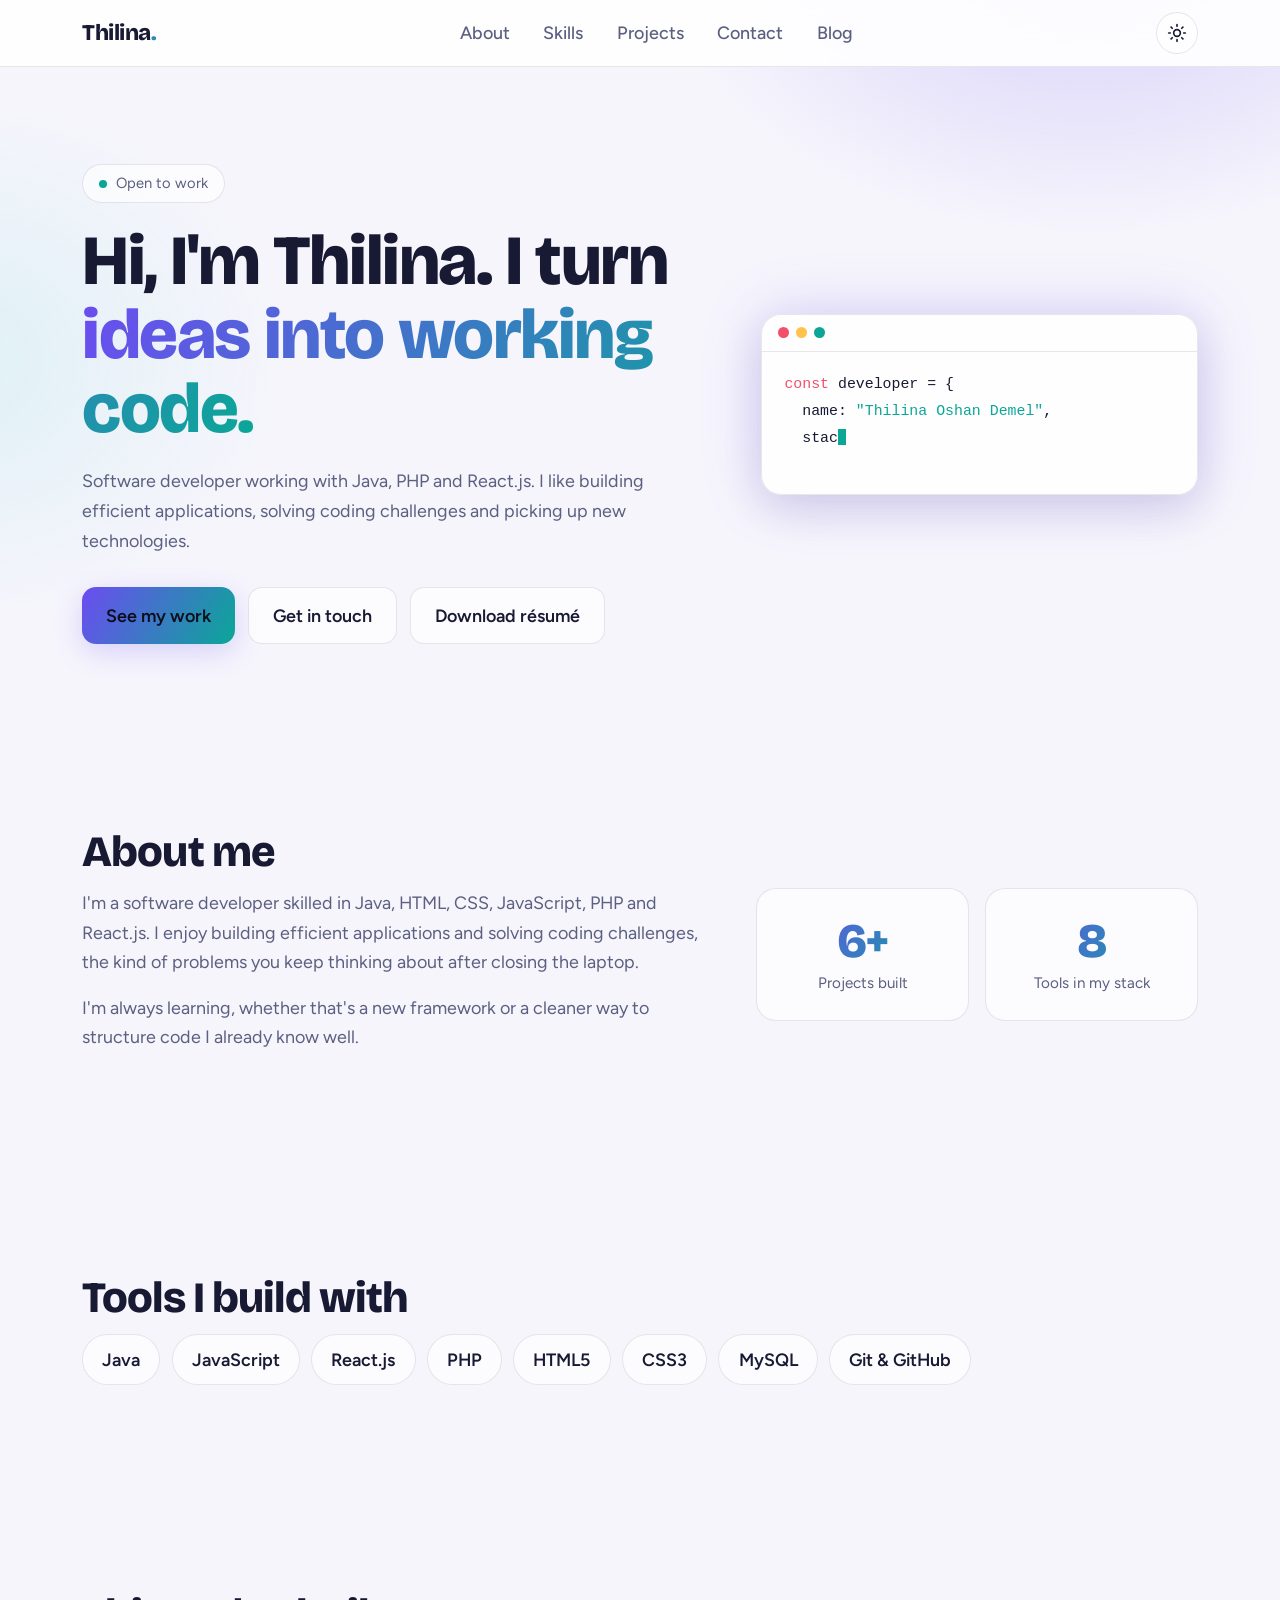
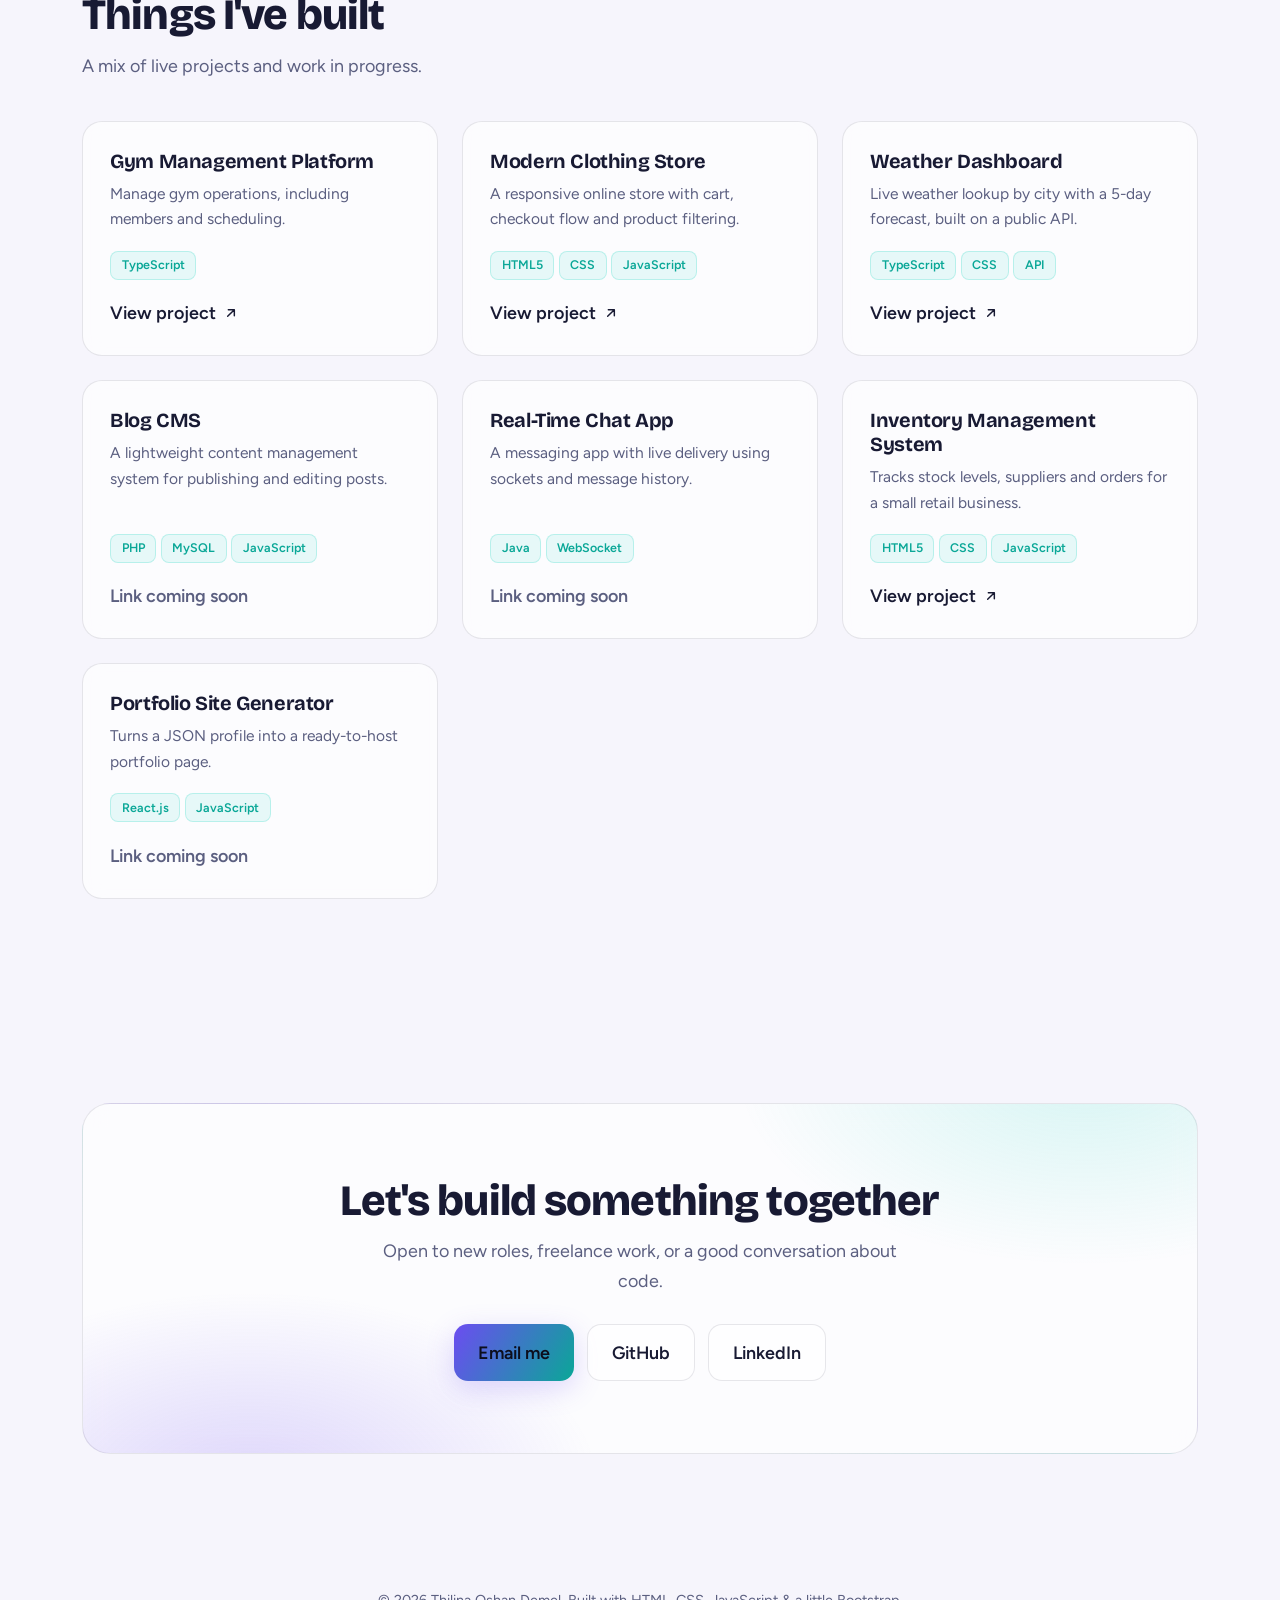
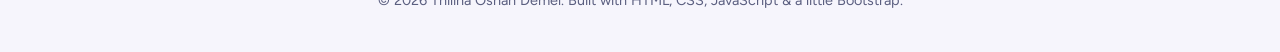
==== index.html @ 812232ca "change the frontend" ====
<!DOCTYPE html>
<html lang="en" data-bs-theme="dark">

<head>
    <meta charset="UTF-8">
    <meta name="viewport" content="width=device-width, initial-scale=1.0, viewport-fit=cover">
    <meta name="description" content="Thilina Oshan Demel, software developer working with Java, PHP and React.js.">
    <meta name="theme-color" content="#0c0e1d">
    <title>Thilina Oshan Demel — Software Developer</title>

    <!-- Apply saved theme before paint to avoid a flash -->
    <script>
        try {
            var t = localStorage.getItem('theme') ||
                (matchMedia('(prefers-color-scheme: light)').matches ? 'light' : 'dark');
            document.documentElement.setAttribute('data-bs-theme', t);
        } catch (e) {}
    </script>

    <link rel="preconnect" href="https://fonts.googleapis.com">
    <link rel="preconnect" href="https://fonts.gstatic.com" crossorigin>
    <link href="https://fonts.googleapis.com/css2?family=Bricolage+Grotesque:opsz,wght@12..96,600;12..96,800&family=Figtree:wght@400;500;600&display=swap" rel="stylesheet">
    <link href="https://cdn.jsdelivr.net/npm/bootstrap@5.3.3/dist/css/bootstrap.min.css" rel="stylesheet">

    <link rel="stylesheet" href="asset/css/index.css">
    <link rel="icon" href="asset/img/mylogo.jpg" type="image/jpeg">
</head>

<body>

    <div id="navbar-placeholder"></div>

    <header class="hero" id="top">
        <div class="container">
            <div class="row align-items-center g-5">
                <div class="col-lg-7">
                    <span class="status-chip rise"><i></i>Open to work</span>
                    <h1 class="rise">Hi, I'm Thilina. I turn <span class="grad-text">ideas into working code.</span></h1>
                    <p class="lead-text rise">Software developer working with Java, PHP and React.js. I like building efficient applications, solving coding challenges and picking up new technologies.</p>
                    <div class="hero-actions rise">
                        <a href="#projects" class="btn-playful">See my work</a>
                        <a href="#contact" class="btn-outline-playful">Get in touch</a>
                        <a href="asset/cv/ThilinOshan.pdf" download="ThilinaOshan.pdf" class="btn-outline-playful">Download résumé</a>
                    </div>
                </div>
                <div class="col-lg-5">
                    <div class="code-card rise" aria-hidden="true">
                        <div class="dots"><i></i><i></i><i></i></div>
                        <pre id="typed"></pre>
                    </div>
                    <noscript><pre>const developer = { name: "Thilina Oshan Demel", stack: ["Java", "React.js", "PHP"] };</pre></noscript>
                </div>
            </div>
        </div>
    </header>

    <section id="about">
        <div class="container">
            <h2 class="section-title">About me</h2>
            <div class="about-wrap">
                <div class="about-text">
                    <p>I'm a software developer skilled in Java, HTML, CSS, JavaScript, PHP and React.js. I enjoy building efficient applications and solving coding challenges, the kind of problems you keep thinking about after closing the laptop.</p>
                    <p>I'm always learning, whether that's a new framework or a cleaner way to structure code I already know well.</p>
                </div>
                <div class="stat-row">
                    <div class="glow-card stat-box"><h3 class="grad-text">6+</h3><p>Projects built</p></div>
                    <div class="glow-card stat-box"><h3 class="grad-text">8</h3><p>Tools in my stack</p></div>
                </div>
            </div>
        </div>
    </section>

    <section id="skills">
        <div class="container">
            <h2 class="section-title">Tools I build with</h2>
            <div class="skills-wrap">
                <span class="skill-pill">Java</span>
                <span class="skill-pill">JavaScript</span>
                <span class="skill-pill">React.js</span>
                <span class="skill-pill">PHP</span>
                <span class="skill-pill">HTML5</span>
                <span class="skill-pill">CSS3</span>
                <span class="skill-pill">MySQL</span>
                <span class="skill-pill">Git &amp; GitHub</span>
            </div>
        </div>
    </section>

    <section id="projects">
        <div class="container">
            <h2 class="section-title">Things I've built</h2>
            <p class="section-sub">A mix of live projects and work in progress.</p>
            <div class="row g-4">

                <div class="col-md-6 col-xl-4">
                    <article class="glow-card project-card">
                        <h4>Gym Management Platform</h4>
                        <p>Manage gym operations, including members and scheduling.</p>
                        <div><span class="tech-tag">TypeScript</span></div>
                        <a class="project-link" href="https://fit-pulse-psi.vercel.app/" target="_blank" rel="noopener">View project <svg viewBox="0 0 24 24" fill="none" stroke="currentColor" stroke-width="2.2" stroke-linecap="round" stroke-linejoin="round"><path d="M7 17 17 7M8 7h9v9" /></svg></a>
                    </article>
                </div>

                <div class="col-md-6 col-xl-4">
                    <article class="glow-card project-card">
                        <h4>Modern Clothing Store</h4>
                        <p>A responsive online store with cart, checkout flow and product filtering.</p>
                        <div><span class="tech-tag">HTML5</span><span class="tech-tag">CSS</span><span class="tech-tag">JavaScript</span></div>
                        <a class="project-link" href="https://sky-nine-puce.vercel.app/" target="_blank" rel="noopener">View project <svg viewBox="0 0 24 24" fill="none" stroke="currentColor" stroke-width="2.2" stroke-linecap="round" stroke-linejoin="round"><path d="M7 17 17 7M8 7h9v9" /></svg></a>
                    </article>
                </div>

                <div class="col-md-6 col-xl-4">
                    <article class="glow-card project-card">
                        <h4>Weather Dashboard</h4>
                        <p>Live weather lookup by city with a 5-day forecast, built on a public API.</p>
                        <div><span class="tech-tag">TypeScript</span><span class="tech-tag">CSS</span><span class="tech-tag">API</span></div>
                        <a class="project-link" href="https://thilina-oshan.github.io/Weatherline/" target="_blank" rel="noopener">View project <svg viewBox="0 0 24 24" fill="none" stroke="currentColor" stroke-width="2.2" stroke-linecap="round" stroke-linejoin="round"><path d="M7 17 17 7M8 7h9v9" /></svg></a>
                    </article>
                </div>

                <div class="col-md-6 col-xl-4">
                    <article class="glow-card project-card">
                        <h4>Blog CMS</h4>
                        <p>A lightweight content management system for publishing and editing posts.</p>
                        <div><span class="tech-tag">PHP</span><span class="tech-tag">MySQL</span><span class="tech-tag">JavaScript</span></div>
                        <span class="project-link soon">Link coming soon</span>
                    </article>
                </div>

                <div class="col-md-6 col-xl-4">
                    <article class="glow-card project-card">
                        <h4>Real-Time Chat App</h4>
                        <p>A messaging app with live delivery using sockets and message history.</p>
                        <div><span class="tech-tag">Java</span><span class="tech-tag">WebSocket</span></div>
                        <span class="project-link soon">Link coming soon</span>
                    </article>
                </div>

                <div class="col-md-6 col-xl-4">
                    <article class="glow-card project-card">
                        <h4>Inventory Management System</h4>
                        <p>Tracks stock levels, suppliers and orders for a small retail business.</p>
                        <div><span class="tech-tag">HTML5</span><span class="tech-tag">CSS</span><span class="tech-tag">JavaScript</span></div>
                        <a class="project-link" href="https://stock-management-system-ten-pi.vercel.app/" target="_blank" rel="noopener">View project <svg viewBox="0 0 24 24" fill="none" stroke="currentColor" stroke-width="2.2" stroke-linecap="round" stroke-linejoin="round"><path d="M7 17 17 7M8 7h9v9" /></svg></a>
                    </article>
                </div>

                <div class="col-md-6 col-xl-4">
                    <article class="glow-card project-card">
                        <h4>Portfolio Site Generator</h4>
                        <p>Turns a JSON profile into a ready-to-host portfolio page.</p>
                        <div><span class="tech-tag">React.js</span><span class="tech-tag">JavaScript</span></div>
                        <span class="project-link soon">Link coming soon</span>
                    </article>
                </div>

            </div>
        </div>
    </section>

    <section id="contact">
        <div class="container">
            <div class="contact-band">
                <h2>Let's build something together</h2>
                <p>Open to new roles, freelance work, or a good conversation about code.</p>
                <div class="contact-links">
                    <a class="btn-playful" href="mailto:thilinaoshandemel@gmail.com">Email me</a>
                    <a class="btn-outline-playful" href="https://github.com/Thilina-Oshan" target="_blank" rel="noopener">GitHub</a>
                    <a class="btn-outline-playful" href="https://linkedin.com/in/thilina-oshan-demel-9326212ba" target="_blank" rel="noopener">LinkedIn</a>
                </div>
            </div>
        </div>
    </section>

    <div id="footer-placeholder"></div>

    <script src="https://cdn.jsdelivr.net/npm/bootstrap@5.3.3/dist/js/bootstrap.bundle.min.js"></script>
    <script src="asset/js/main.js"></script>
</body>

</html>
---- asset/css/index.css ----
/* ==========================================================================
   TOKENS — dark is default, light via [data-bs-theme="light"]
   ========================================================================== */
:root {
    --bg: #0c0e1d;
    --bg-2: #11142a;
    --text: #eceefb;
    --muted: #9ea3c4;
    --glass: rgba(255, 255, 255, 0.05);
    --glass-strong: rgba(18, 21, 44, 0.85);
    --line: rgba(255, 255, 255, 0.1);
    --violet: #8b6cff;
    --teal: #2fd8c4;
    --coral: #ff7a8a;
    --grad: linear-gradient(120deg, var(--violet), var(--teal));
    --glow: rgba(139, 108, 255, 0.35);
    --shadow: 0 20px 50px rgba(0, 0, 0, 0.35);
    --radius: 20px;
    --dock-h: 68px;
    --fs-h1: clamp(2.2rem, 1.2rem + 5vw, 4.4rem);
    --fs-h2: clamp(1.7rem, 1.2rem + 2.2vw, 2.7rem);
    --fs-body: clamp(1rem, 0.95rem + 0.25vw, 1.12rem);
}

[data-bs-theme="light"] {
    --bg: #f6f5fc;
    --bg-2: #ffffff;
    --text: #181a33;
    --muted: #5b5f80;
    --glass: rgba(255, 255, 255, 0.65);
    --glass-strong: rgba(255, 255, 255, 0.9);
    --line: rgba(24, 26, 51, 0.1);
    --violet: #6c4cf1;
    --teal: #0aa797;
    --coral: #f0506a;
    --glow: rgba(108, 76, 241, 0.22);
    --shadow: 0 16px 40px rgba(60, 50, 120, 0.12);
}

*, *::before, *::after { box-sizing: border-box; }

html { scroll-behavior: smooth; scroll-padding-top: 84px; }

body {
    background: var(--bg);
    color: var(--text);
    font-family: 'Figtree', system-ui, sans-serif;
    font-size: var(--fs-body);
    line-height: 1.65;
    margin: 0;
    overflow-x: hidden;
    padding-bottom: var(--dock-h);
    transition: background 0.3s ease, color 0.3s ease;
}

h1, h2, h3, h4, .brand { font-family: 'Bricolage Grotesque', sans-serif; letter-spacing: -0.02em; }
a { text-decoration: none; color: inherit; }
section { padding: clamp(3.5rem, 8vw, 6.5rem) 0; position: relative; }
:focus-visible { outline: 3px solid var(--teal); outline-offset: 3px; border-radius: 8px; }

/* Ambient background glow */
body::before {
    content: "";
    position: fixed;
    inset: 0;
    z-index: -1;
    background:
        radial-gradient(600px 400px at 85% -5%, var(--glow), transparent 70%),
        radial-gradient(500px 380px at -5% 40%, rgba(47, 216, 196, 0.12), transparent 70%);
}

/* ==========================================================================
   NAVIGATION — Topbar & Responsive Menu
   ========================================================================== */
.topbar {
    position: fixed;
    inset: 0 0 auto 0;
    z-index: 1030;
    padding: 0.7rem 0;
    background: var(--glass-strong);
    backdrop-filter: blur(16px) saturate(140%);
    -webkit-backdrop-filter: blur(16px) saturate(140%);
    border-bottom: 1px solid var(--line);
}
.topbar .container { display: flex; align-items: center; justify-content: space-between; }
.brand { font-weight: 800; font-size: 1.4rem; line-height: 1; }
.brand span { background: var(--grad); -webkit-background-clip: text; background-clip: text; color: transparent; }

.nav-actions { display: flex; align-items: center; gap: 0.6rem; }

.nav-desktop { display: none; align-items: center; gap: 0.3rem; }
.nav-link-custom {
    color: var(--muted);
    font-weight: 500;
    padding: 0.45rem 0.9rem;
    border-radius: 999px;
    transition: color 0.2s, background 0.2s;
}
.nav-link-custom:hover, .nav-link-custom.active { color: var(--text); background: var(--glass); }

.theme-toggle {
    width: 42px; height: 42px;
    display: grid; place-items: center;
    border-radius: 50%;
    border: 1px solid var(--line);
    background: var(--glass);
    color: var(--text);
    cursor: pointer;
    transition: transform 0.25s ease, border-color 0.2s;
}
.theme-toggle:hover { transform: rotate(18deg) scale(1.06); border-color: var(--violet); }
.theme-toggle .i-sun { display: none; }
[data-bs-theme="light"] .theme-toggle .i-sun { display: block; }
[data-bs-theme="light"] .theme-toggle .i-moon { display: none; }

/* Menu Toggle Button Style */
.menu-toggle {
    display: inline-flex;
    align-items: center;
    justify-content: center;
    width: 42px;
    height: 42px;
    background: var(--glass);
    border: 1px solid var(--line);
    border-radius: 50%;
    color: var(--text);
    cursor: pointer;
    transition: background 0.2s, border-color 0.2s;
}
.menu-toggle:hover { border-color: var(--violet); }
.menu-toggle .i-close { display: none; }
.menu-toggle.active .i-menu { display: none; }
.menu-toggle.active .i-close { display: block; }

/* Mobile Navigation Dropdown Area */
.nav-mobile {
    display: none;
    flex-direction: column;
    gap: 0.5rem;
    padding: 1rem 1.5rem;
    background: var(--glass-strong);
    border-top: 1px solid var(--line);
}
.nav-mobile.is-open { display: flex; }
.nav-mobile .nav-link-custom {
    padding: 0.75rem 1rem;
    border-radius: 12px;
    width: 100%;
}

/* Dock Navigation for Small Devices */
.dock {
    position: fixed;
    left: 50%;
    bottom: calc(0.7rem + env(safe-area-inset-bottom, 0px));
    transform: translateX(-50%);
    width: min(94vw, 420px);
    height: var(--dock-h);
    z-index: 1030;
    display: flex;
    justify-content: space-around;
    align-items: center;
    padding: 0 0.4rem;
    border-radius: 24px;
    background: var(--glass-strong);
    backdrop-filter: blur(18px) saturate(150%);
    -webkit-backdrop-filter: blur(18px) saturate(150%);
    border: 1px solid var(--line);
    box-shadow: var(--shadow);
}
.dock a {
    display: flex; flex-direction: column; align-items: center; gap: 2px;
    padding: 0.4rem 0.8rem;
    border-radius: 16px;
    font-size: 0.72rem;
    font-weight: 600;
    color: var(--muted);
    transition: color 0.2s, background 0.2s, transform 0.2s;
}
.dock a svg { width: 22px; height: 22px; }
.dock a.active { color: var(--text); background: var(--glass); }
.dock a.active svg { color: var(--teal); }
.dock a:active { transform: scale(0.92); }

@media (min-width: 768px) {
    .nav-desktop { display: flex; }
    .menu-toggle, .nav-mobile, .dock { display: none !important; }
    body { padding-bottom: 0; }
}

/* ==========================================================================
   HERO
   ========================================================================== */
.hero { padding: calc(84px + clamp(2rem, 7vw, 5rem)) 0 clamp(3rem, 7vw, 5rem); }

.status-chip {
    display: inline-flex; align-items: center; gap: 0.55rem;
    padding: 0.4rem 1rem;
    border-radius: 999px;
    background: var(--glass);
    border: 1px solid var(--line);
    font-size: 0.92rem;
    color: var(--muted);
    margin-bottom: 1.4rem;
}
.status-chip i {
    width: 8px; height: 8px; border-radius: 50%;
    background: var(--teal);
    box-shadow: 0 0 0 0 var(--teal);
    animation: ping 2s infinite;
}
@keyframes ping { 70% { box-shadow: 0 0 0 10px transparent; } 100% { box-shadow: 0 0 0 0 transparent; } }

.hero h1 { font-size: var(--fs-h1); font-weight: 800; line-height: 1.05; margin-bottom: 1.2rem; }
.grad-text { background: var(--grad); -webkit-background-clip: text; background-clip: text; color: transparent; }
.lead-text { color: var(--muted); max-width: 54ch; }

.btn-playful, .btn-outline-playful {
    display: inline-flex; align-items: center; justify-content: center; gap: 0.5rem;
    padding: 0.8rem 1.5rem;
    border-radius: 14px;
    font-weight: 600;
    transition: transform 0.2s ease, box-shadow 0.2s ease, background 0.2s ease;
}
.btn-playful { background: var(--grad); color: #0c0e1d; box-shadow: 0 8px 28px var(--glow); }
.btn-playful:hover { transform: translateY(-3px); box-shadow: 0 14px 36px var(--glow); color: #0c0e1d; }
.btn-outline-playful { border: 1px solid var(--line); background: var(--glass); color: var(--text); }
.btn-outline-playful:hover { transform: translateY(-3px); border-color: var(--violet); color: var(--text); }
.hero-actions { display: flex; flex-wrap: wrap; gap: 0.8rem; margin-top: 2rem; }

@media (max-width: 576px) {
    .hero-actions { flex-direction: column; width: 100%; }
    .hero-actions .btn-playful, 
    .hero-actions .btn-outline-playful { width: 100%; text-align: center; }
}

.code-card {
    background: var(--glass-strong);
    border: 1px solid var(--line);
    border-radius: var(--radius);
    box-shadow: var(--shadow), 0 0 60px var(--glow);
    backdrop-filter: blur(14px);
    font-family: ui-monospace, 'SF Mono', Menlo, Consolas, monospace;
    font-size: clamp(0.8rem, 0.75rem + 0.25vw, 0.93rem);
    line-height: 1.8;
    overflow: hidden;
}
.code-card .dots { display: flex; gap: 7px; padding: 0.8rem 1rem; border-bottom: 1px solid var(--line); }
.code-card .dots i { width: 11px; height: 11px; border-radius: 50%; background: var(--coral); }
.code-card .dots i:nth-child(2) { background: #ffc24b; }
.code-card .dots i:nth-child(3) { background: var(--teal); }
.code-card pre { margin: 0; padding: 1.2rem 1.4rem; color: var(--text); white-space: pre-wrap; word-break: break-word; font: inherit; min-height: 9.5em; }
.code-card .kw { color: var(--coral); }
.code-card .str { color: var(--teal); }
.code-card .fn { color: var(--violet); }
.caret { display: inline-block; width: 8px; height: 1.1em; vertical-align: -0.2em; background: var(--teal); animation: blink 1s steps(1) infinite; }
@keyframes blink { 50% { opacity: 0; } }

/* ==========================================================================
   SECTIONS
   ========================================================================== */
.section-title { font-size: var(--fs-h2); font-weight: 800; margin-bottom: 0.6rem; }
.section-sub { color: var(--muted); max-width: 52ch; margin-bottom: 2.5rem; }

.about-wrap { display: grid; gap: 2rem; grid-template-columns: 1fr; align-items: start; }
.about-text p { color: var(--muted); max-width: 62ch; }
.stat-row { display: grid; grid-template-columns: repeat(2, 1fr); gap: 1rem; }
.stat-box { padding: 1.5rem; text-align: center; }
.stat-box h3 { font-size: clamp(2rem, 1.5rem + 2vw, 3rem); font-weight: 800; margin: 0; }
.stat-box p { color: var(--muted); margin: 0; font-size: 0.95rem; }
@media (min-width: 992px) { .about-wrap { grid-template-columns: 1.4fr 1fr; gap: 3.5rem; } }

.skills-wrap { display: flex; flex-wrap: wrap; gap: 0.7rem; }
.skill-pill {
    padding: 0.6rem 1.2rem;
    border-radius: 999px;
    font-weight: 600;
    background: var(--glass);
    border: 1px solid var(--line);
    transition: transform 0.2s ease, border-color 0.2s ease, box-shadow 0.2s ease;
}
.skill-pill:hover { transform: translateY(-3px); border-color: var(--teal); box-shadow: 0 8px 24px var(--glow); }

/* ==========================================================================
   GLOW CARDS — spotlight follows the pointer
   ========================================================================== */
.glow-card {
    position: relative;
    background: var(--glass);
    border: 1px solid var(--line);
    border-radius: var(--radius);
    backdrop-filter: blur(10px);
    -webkit-backdrop-filter: blur(10px);
    overflow: hidden;
    transition: transform 0.25s ease, border-color 0.25s ease;
}
.glow-card::before {
    content: "";
    position: absolute; inset: 0;
    background: radial-gradient(320px circle at var(--mx, 50%) var(--my, 0%), var(--glow), transparent 65%);
    opacity: 0;
    transition: opacity 0.3s ease;
    pointer-events: none;
}
.glow-card:hover { transform: translateY(-6px); border-color: var(--violet); }
.glow-card:hover::before { opacity: 1; }
.glow-card > * { position: relative; }

.project-card { padding: 1.7rem; height: 100%; display: flex; flex-direction: column; }
.project-card h4 { font-size: 1.25rem; font-weight: 700; margin-bottom: 0.5rem; }
.project-card p { color: var(--muted); font-size: 0.97rem; flex-grow: 1; }
.tech-tag {
    display: inline-block;
    font-size: 0.78rem; font-weight: 600;
    padding: 0.2rem 0.65rem;
    margin: 0.15rem 0.3rem 0.15rem 0;
    border-radius: 8px;
    color: var(--teal);
    background: rgba(47, 216, 196, 0.1);
    border: 1px solid rgba(47, 216, 196, 0.25);
}
.project-link { font-weight: 600; display: inline-flex; align-items: center; gap: 0.4rem; margin-top: 1rem; }
.project-link svg { width: 16px; height: 16px; transition: transform 0.2s ease; }
.project-link:hover { color: var(--teal); }
.project-link:hover svg { transform: translate(3px, -3px); }
.project-link.soon { color: var(--muted); pointer-events: none; }

/* ==========================================================================
   CONTACT + FOOTER
   ========================================================================== */
.contact-band {
    text-align: center;
    padding: clamp(2.5rem, 7vw, 4.5rem) clamp(1.2rem, 5vw, 3rem);
    border-radius: 28px;
    border: 1px solid var(--line);
    background:
        radial-gradient(500px 280px at 15% 110%, var(--glow), transparent 70%),
        radial-gradient(500px 280px at 90% -10%, rgba(47, 216, 196, 0.18), transparent 70%),
        var(--glass);
    backdrop-filter: blur(12px);
}
.contact-band h2 { font-size: var(--fs-h2); font-weight: 800; }
.contact-band p { color: var(--muted); max-width: 48ch; margin: 0.5rem auto 1.8rem; }
.contact-links { display: flex; flex-wrap: wrap; justify-content: center; gap: 0.8rem; }

footer { text-align: center; padding: 2rem 1rem 2.5rem; color: var(--muted); font-size: 0.9rem; }

/* ==========================================================================
   ENTRANCE (hero only) + REDUCED MOTION
   ========================================================================== */
.hero .rise { opacity: 0; transform: translateY(18px); animation: rise 0.7s cubic-bezier(.2, .7, .2, 1) forwards; }
.hero .rise:nth-child(2) { animation-delay: 0.1s; }
.hero .rise:nth-child(3) { animation-delay: 0.2s; }
.hero .rise:nth-child(4) { animation-delay: 0.3s; }
@keyframes rise { to { opacity: 1; transform: none; } }

@media (prefers-reduced-motion: reduce) {
    html { scroll-behavior: auto; }
    *, *::before, *::after { animation: none !important; transition: none !important; }
    .hero .rise { opacity: 1; transform: none; }
}
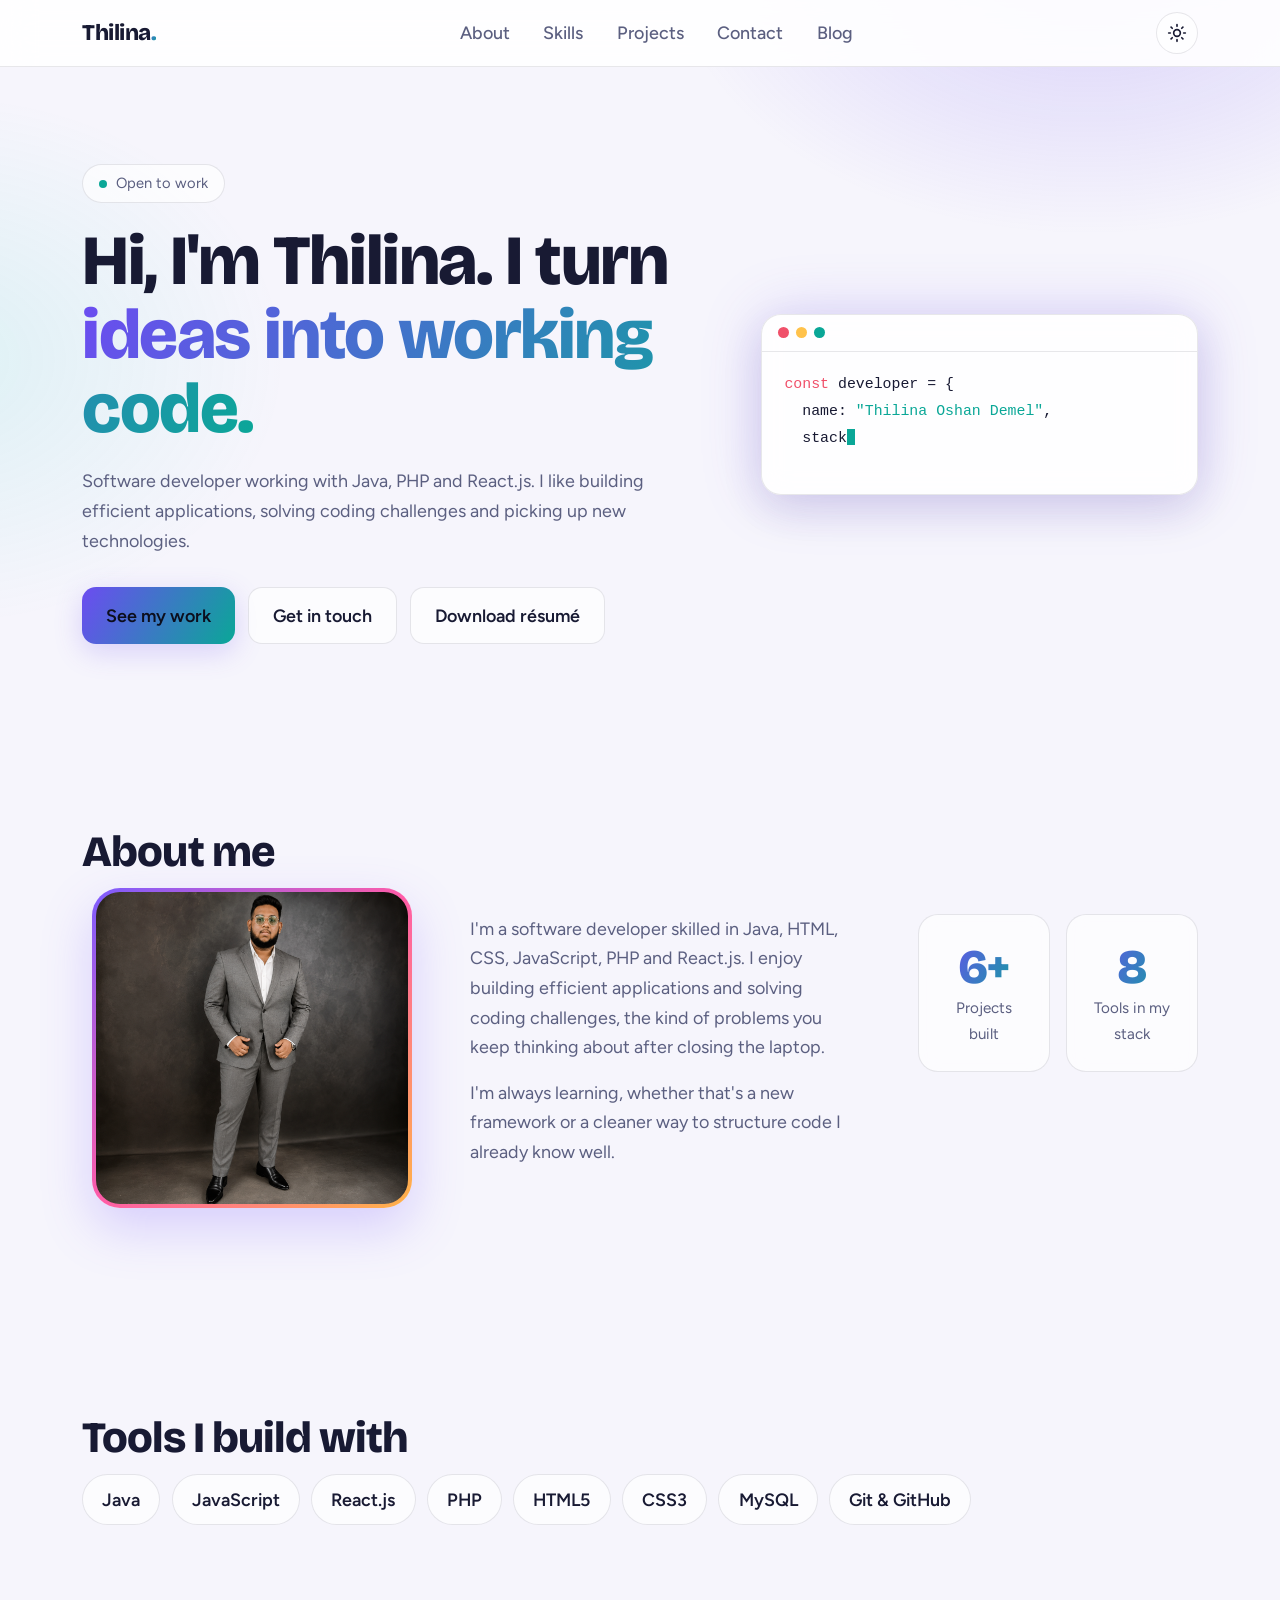
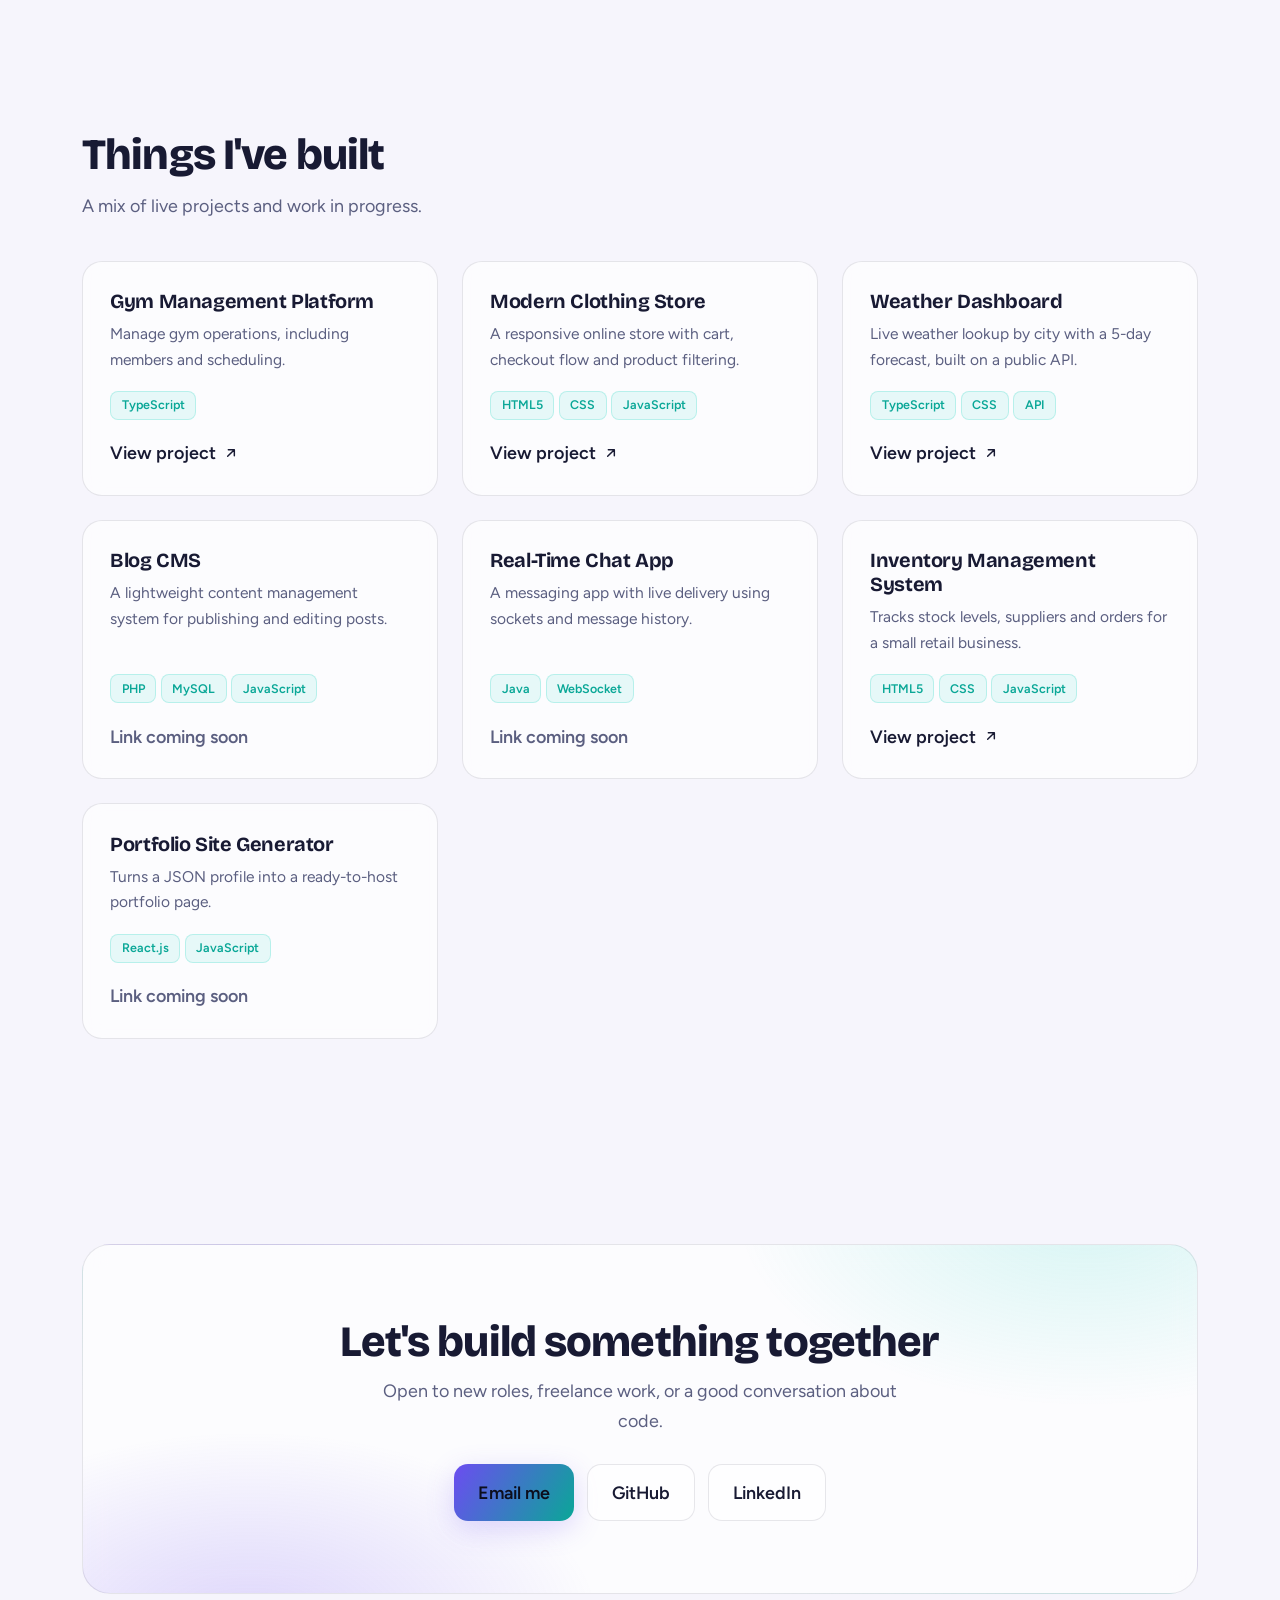
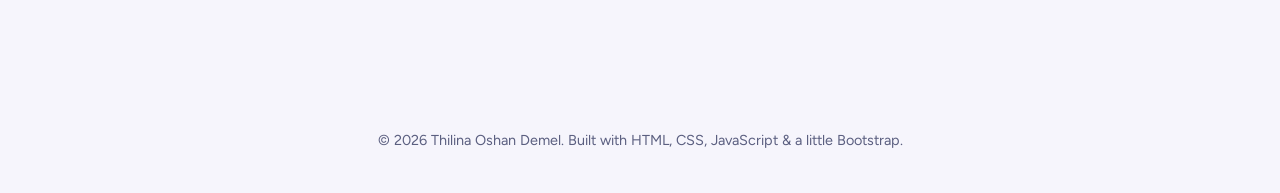
==== commit f3baf873: "modify about section" ====
--- a/index.html
+++ b/index.html
@@ -14,12 +14,14 @@
             var t = localStorage.getItem('theme') ||
                 (matchMedia('(prefers-color-scheme: light)').matches ? 'light' : 'dark');
             document.documentElement.setAttribute('data-bs-theme', t);
-        } catch (e) {}
+        } catch (e) { }
     </script>
 
     <link rel="preconnect" href="https://fonts.googleapis.com">
     <link rel="preconnect" href="https://fonts.gstatic.com" crossorigin>
-    <link href="https://fonts.googleapis.com/css2?family=Bricolage+Grotesque:opsz,wght@12..96,600;12..96,800&family=Figtree:wght@400;500;600&display=swap" rel="stylesheet">
+    <link
+        href="https://fonts.googleapis.com/css2?family=Bricolage+Grotesque:opsz,wght@12..96,600;12..96,800&family=Figtree:wght@400;500;600&display=swap"
+        rel="stylesheet">
     <link href="https://cdn.jsdelivr.net/npm/bootstrap@5.3.3/dist/css/bootstrap.min.css" rel="stylesheet">
 
     <link rel="stylesheet" href="asset/css/index.css">
@@ -35,12 +37,15 @@
             <div class="row align-items-center g-5">
                 <div class="col-lg-7">
                     <span class="status-chip rise"><i></i>Open to work</span>
-                    <h1 class="rise">Hi, I'm Thilina. I turn <span class="grad-text">ideas into working code.</span></h1>
-                    <p class="lead-text rise">Software developer working with Java, PHP and React.js. I like building efficient applications, solving coding challenges and picking up new technologies.</p>
+                    <h1 class="rise">Hi, I'm Thilina. I turn <span class="grad-text">ideas into working code.</span>
+                    </h1>
+                    <p class="lead-text rise">Software developer working with Java, PHP and React.js. I like building
+                        efficient applications, solving coding challenges and picking up new technologies.</p>
                     <div class="hero-actions rise">
                         <a href="#projects" class="btn-playful">See my work</a>
                         <a href="#contact" class="btn-outline-playful">Get in touch</a>
-                        <a href="asset/cv/ThilinOshan.pdf" download="ThilinaOshan.pdf" class="btn-outline-playful">Download résumé</a>
+                        <a href="asset/cv/ThilinOshan.pdf" download="ThilinaOshan.pdf"
+                            class="btn-outline-playful">Download résumé</a>
                     </div>
                 </div>
                 <div class="col-lg-5">
@@ -48,7 +53,9 @@
                         <div class="dots"><i></i><i></i><i></i></div>
                         <pre id="typed"></pre>
                     </div>
-                    <noscript><pre>const developer = { name: "Thilina Oshan Demel", stack: ["Java", "React.js", "PHP"] };</pre></noscript>
+                    <noscript>
+                        <pre>const developer = { name: "Thilina Oshan Demel", stack: ["Java", "React.js", "PHP"] };</pre>
+                    </noscript>
                 </div>
             </div>
         </div>
@@ -57,15 +64,37 @@
     <section id="about">
         <div class="container">
             <h2 class="section-title">About me</h2>
-            <div class="about-wrap">
-                <div class="about-text">
-                    <p>I'm a software developer skilled in Java, HTML, CSS, JavaScript, PHP and React.js. I enjoy building efficient applications and solving coding challenges, the kind of problems you keep thinking about after closing the laptop.</p>
-                    <p>I'm always learning, whether that's a new framework or a cleaner way to structure code I already know well.</p>
-                </div>
-                <div class="stat-row">
-                    <div class="glow-card stat-box"><h3 class="grad-text">6+</h3><p>Projects built</p></div>
-                    <div class="glow-card stat-box"><h3 class="grad-text">8</h3><p>Tools in my stack</p></div>
-                </div>
+            <div class="row align-items-center g-5">
+
+                <div class="col-md-5 col-lg-4">
+                    <figure class="profile-photo">
+                        <img src="asset/img/Thilina.png" alt="Portrait of Thilina Oshan Demel" width="800" height="800"
+                            loading="lazy">
+                    </figure>
+                </div>
+
+                <div class="col-md-7 col-lg-8">
+                    <div class="about-wrap">
+                        <div class="about-text">
+                            <p>I'm a software developer skilled in Java, HTML, CSS, JavaScript, PHP and React.js. I
+                                enjoy building efficient applications and solving coding challenges, the kind of
+                                problems you keep thinking about after closing the laptop.</p>
+                            <p>I'm always learning, whether that's a new framework or a cleaner way to structure code I
+                                already know well.</p>
+                        </div>
+                        <div class="stat-row">
+                            <div class="glow-card stat-box">
+                                <h3 class="grad-text">6+</h3>
+                                <p>Projects built</p>
+                            </div>
+                            <div class="glow-card stat-box">
+                                <h3 class="grad-text">8</h3>
+                                <p>Tools in my stack</p>
+                            </div>
+                        </div>
+                    </div>
+                </div>
+
             </div>
         </div>
     </section>
@@ -97,7 +126,11 @@
                         <h4>Gym Management Platform</h4>
                         <p>Manage gym operations, including members and scheduling.</p>
                         <div><span class="tech-tag">TypeScript</span></div>
-                        <a class="project-link" href="https://fit-pulse-psi.vercel.app/" target="_blank" rel="noopener">View project <svg viewBox="0 0 24 24" fill="none" stroke="currentColor" stroke-width="2.2" stroke-linecap="round" stroke-linejoin="round"><path d="M7 17 17 7M8 7h9v9" /></svg></a>
+                        <a class="project-link" href="https://fit-pulse-psi.vercel.app/" target="_blank"
+                            rel="noopener">View project <svg viewBox="0 0 24 24" fill="none" stroke="currentColor"
+                                stroke-width="2.2" stroke-linecap="round" stroke-linejoin="round">
+                                <path d="M7 17 17 7M8 7h9v9" />
+                            </svg></a>
                     </article>
                 </div>
 
@@ -105,8 +138,13 @@
                     <article class="glow-card project-card">
                         <h4>Modern Clothing Store</h4>
                         <p>A responsive online store with cart, checkout flow and product filtering.</p>
-                        <div><span class="tech-tag">HTML5</span><span class="tech-tag">CSS</span><span class="tech-tag">JavaScript</span></div>
-                        <a class="project-link" href="https://sky-nine-puce.vercel.app/" target="_blank" rel="noopener">View project <svg viewBox="0 0 24 24" fill="none" stroke="currentColor" stroke-width="2.2" stroke-linecap="round" stroke-linejoin="round"><path d="M7 17 17 7M8 7h9v9" /></svg></a>
+                        <div><span class="tech-tag">HTML5</span><span class="tech-tag">CSS</span><span
+                                class="tech-tag">JavaScript</span></div>
+                        <a class="project-link" href="https://sky-nine-puce.vercel.app/" target="_blank"
+                            rel="noopener">View project <svg viewBox="0 0 24 24" fill="none" stroke="currentColor"
+                                stroke-width="2.2" stroke-linecap="round" stroke-linejoin="round">
+                                <path d="M7 17 17 7M8 7h9v9" />
+                            </svg></a>
                     </article>
                 </div>
 
@@ -114,8 +152,13 @@
                     <article class="glow-card project-card">
                         <h4>Weather Dashboard</h4>
                         <p>Live weather lookup by city with a 5-day forecast, built on a public API.</p>
-                        <div><span class="tech-tag">TypeScript</span><span class="tech-tag">CSS</span><span class="tech-tag">API</span></div>
-                        <a class="project-link" href="https://thilina-oshan.github.io/Weatherline/" target="_blank" rel="noopener">View project <svg viewBox="0 0 24 24" fill="none" stroke="currentColor" stroke-width="2.2" stroke-linecap="round" stroke-linejoin="round"><path d="M7 17 17 7M8 7h9v9" /></svg></a>
+                        <div><span class="tech-tag">TypeScript</span><span class="tech-tag">CSS</span><span
+                                class="tech-tag">API</span></div>
+                        <a class="project-link" href="https://thilina-oshan.github.io/Weatherline/" target="_blank"
+                            rel="noopener">View project <svg viewBox="0 0 24 24" fill="none" stroke="currentColor"
+                                stroke-width="2.2" stroke-linecap="round" stroke-linejoin="round">
+                                <path d="M7 17 17 7M8 7h9v9" />
+                            </svg></a>
                     </article>
                 </div>
 
@@ -123,7 +166,8 @@
                     <article class="glow-card project-card">
                         <h4>Blog CMS</h4>
                         <p>A lightweight content management system for publishing and editing posts.</p>
-                        <div><span class="tech-tag">PHP</span><span class="tech-tag">MySQL</span><span class="tech-tag">JavaScript</span></div>
+                        <div><span class="tech-tag">PHP</span><span class="tech-tag">MySQL</span><span
+                                class="tech-tag">JavaScript</span></div>
                         <span class="project-link soon">Link coming soon</span>
                     </article>
                 </div>
@@ -141,8 +185,13 @@
                     <article class="glow-card project-card">
                         <h4>Inventory Management System</h4>
                         <p>Tracks stock levels, suppliers and orders for a small retail business.</p>
-                        <div><span class="tech-tag">HTML5</span><span class="tech-tag">CSS</span><span class="tech-tag">JavaScript</span></div>
-                        <a class="project-link" href="https://stock-management-system-ten-pi.vercel.app/" target="_blank" rel="noopener">View project <svg viewBox="0 0 24 24" fill="none" stroke="currentColor" stroke-width="2.2" stroke-linecap="round" stroke-linejoin="round"><path d="M7 17 17 7M8 7h9v9" /></svg></a>
+                        <div><span class="tech-tag">HTML5</span><span class="tech-tag">CSS</span><span
+                                class="tech-tag">JavaScript</span></div>
+                        <a class="project-link" href="https://stock-management-system-ten-pi.vercel.app/"
+                            target="_blank" rel="noopener">View project <svg viewBox="0 0 24 24" fill="none"
+                                stroke="currentColor" stroke-width="2.2" stroke-linecap="round" stroke-linejoin="round">
+                                <path d="M7 17 17 7M8 7h9v9" />
+                            </svg></a>
                     </article>
                 </div>
 
@@ -166,8 +215,10 @@
                 <p>Open to new roles, freelance work, or a good conversation about code.</p>
                 <div class="contact-links">
                     <a class="btn-playful" href="mailto:thilinaoshandemel@gmail.com">Email me</a>
-                    <a class="btn-outline-playful" href="https://github.com/Thilina-Oshan" target="_blank" rel="noopener">GitHub</a>
-                    <a class="btn-outline-playful" href="https://linkedin.com/in/thilina-oshan-demel-9326212ba" target="_blank" rel="noopener">LinkedIn</a>
+                    <a class="btn-outline-playful" href="https://github.com/Thilina-Oshan" target="_blank"
+                        rel="noopener">GitHub</a>
+                    <a class="btn-outline-playful" href="https://linkedin.com/in/thilina-oshan-demel-9326212ba"
+                        target="_blank" rel="noopener">LinkedIn</a>
                 </div>
             </div>
         </div>
@@ -179,4 +230,4 @@
     <script src="asset/js/main.js"></script>
 </body>
 
-</html>
+</html>
--- a/asset/css/index.css
+++ b/asset/css/index.css
@@ -358,4 +358,33 @@
     html { scroll-behavior: auto; }
     *, *::before, *::after { animation: none !important; transition: none !important; }
     .hero .rise { opacity: 1; transform: none; }
+}
+
+.profile-photo {
+    margin: 0 auto;
+    width: 100%;
+    max-width: 320px;          /* stops it getting huge on tablets */
+    aspect-ratio: 1 / 1;       /* keeps it square at every width */
+    border-radius: 28px;
+    overflow: hidden;
+    padding: 4px;              /* gradient border */
+    background: linear-gradient(135deg, #7c5cff, #ff5ca8, #ffb347);
+    box-shadow: 0 20px 50px rgba(124, 92, 255, .25);
+    transition: transform .3s ease;
+}
+
+.profile-photo img {
+    width: 100%;
+    height: 100%;
+    object-fit: cover;         /* crops instead of stretching */
+    object-position: center top; /* keeps your face in frame */
+    border-radius: 24px;
+    display: block;
+}
+
+.profile-photo:hover { transform: rotate(-2deg) scale(1.03); }
+
+@media (prefers-reduced-motion: reduce) {
+    .profile-photo { transition: none; }
+    .profile-photo:hover { transform: none; }
 }
